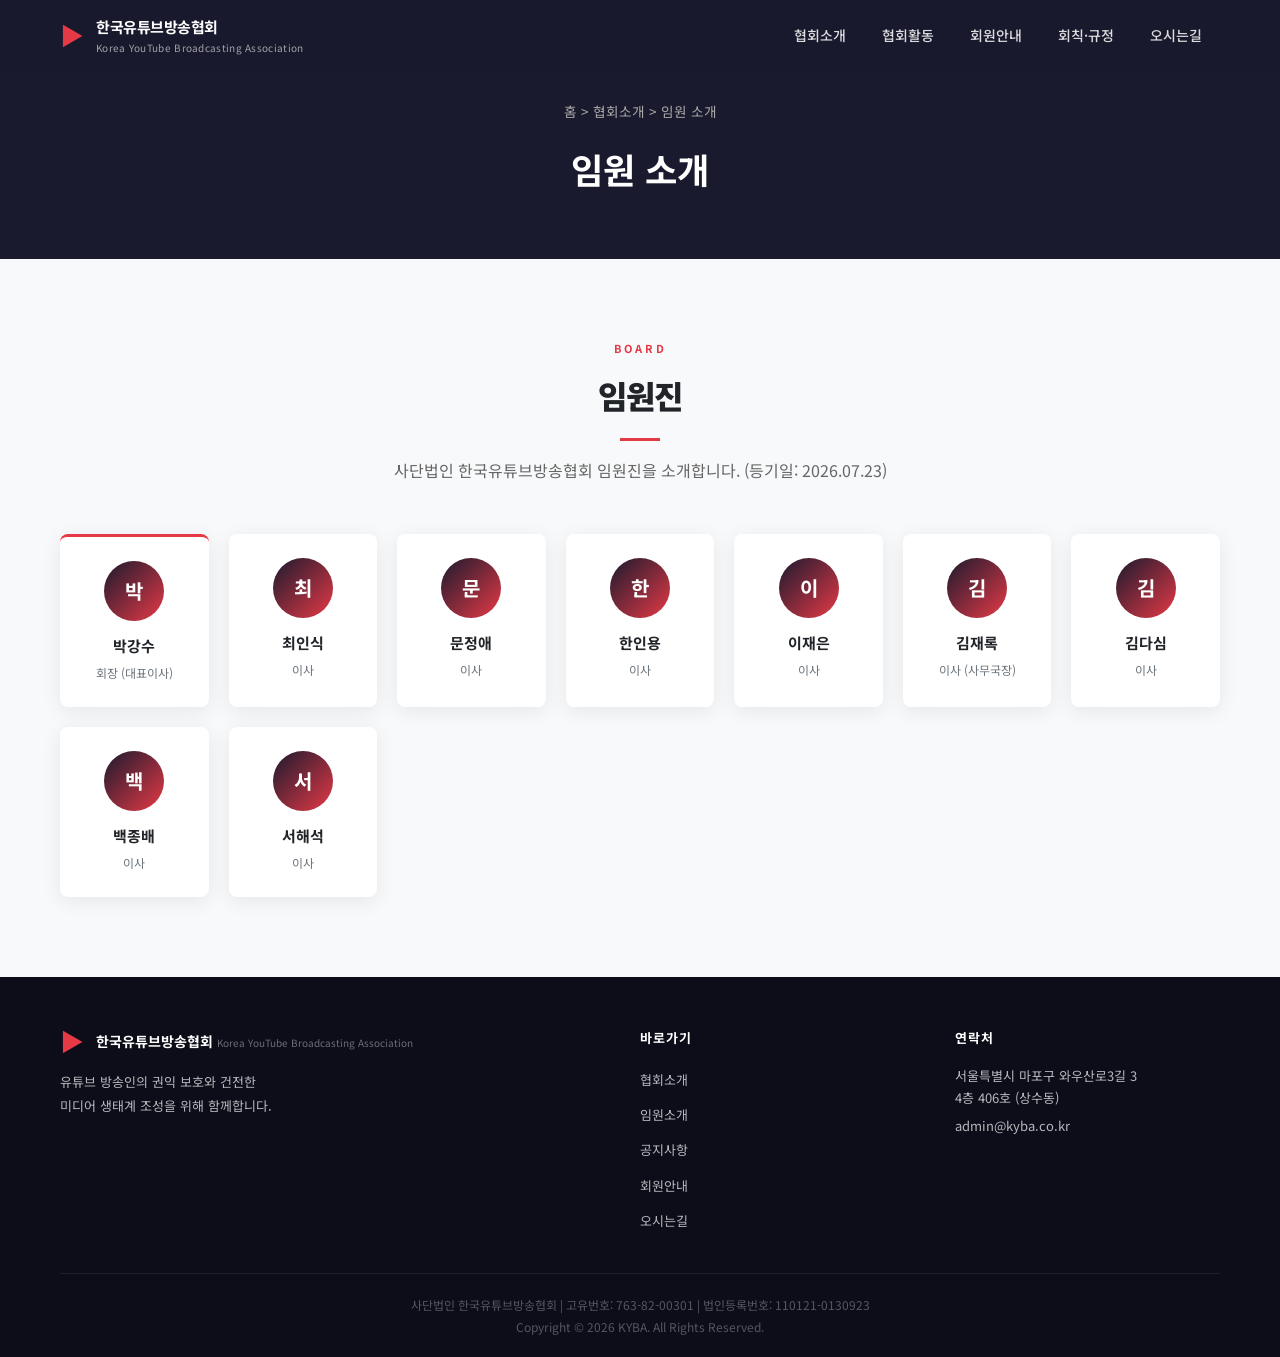
==== board.html @ 67c46c1d "feat: 임원소개 별도 페이지(board.html) 분리, 홈화면에서 제거" ====
<!DOCTYPE html>
<html lang="ko">
<head>
  <meta charset="UTF-8">
  <meta name="viewport" content="width=device-width, initial-scale=1.0">
  <title>임원 소개 | 사단법인 한국유튜브방송협회 KYBA</title>
  <meta name="description" content="사단법인 한국유튜브방송협회(KYBA) 임원진 소개입니다.">
  <link rel="stylesheet" href="css/style.css">
  <link rel="preconnect" href="https://fonts.googleapis.com">
  <link href="https://fonts.googleapis.com/css2?family=Noto+Sans+KR:wght@300;400;500;700;900&display=swap" rel="stylesheet">
  <style>
    .page-hero {
      background: #1a1a2e;
      color: #fff;
      padding: 100px 0 60px;
      text-align: center;
    }
    .page-hero .breadcrumb {
      font-size: 0.85rem;
      color: #aaa;
      margin-bottom: 1rem;
    }
    .page-hero .breadcrumb a { color: #aaa; text-decoration: none; }
    .page-hero .breadcrumb a:hover { color: #fff; }
    .page-hero h1 {
      font-size: 2.2rem;
      font-weight: 700;
      margin: 0;
    }
    .board-section {
      padding: 80px 0;
      background: #f8f9fa;
    }
  </style>
</head>
<body>

  <!-- 헤더 -->
  <header id="header">
    <div class="header-inner">
      <div class="logo">
        <a href="/">
          <span class="logo-icon">▶</span>
          <div class="logo-text">
            <strong>한국유튜브방송협회</strong>
            <small>Korea YouTube Broadcasting Association</small>
          </div>
        </a>
      </div>
      <nav id="gnb">
        <ul>
          <li class="has-sub">
            <a href="/#about">협회소개</a>
            <ul class="sub-menu">
              <li><a href="/#about">협회 개요</a></li>
              <li><a href="/#mission">설립 목적</a></li>
              <li><a href="board.html" class="active">임원 소개</a></li>
            </ul>
          </li>
          <li class="has-sub">
            <a href="/#activities">협회활동</a>
            <ul class="sub-menu">
              <li><a href="/#news">공지사항</a></li>
              <li><a href="/#activities">주요 활동</a></li>
            </ul>
          </li>
          <li><a href="/#members">회원안내</a></li>
          <li><a href="/#regulations">회칙·규정</a></li>
          <li><a href="/#contact">오시는길</a></li>
        </ul>
      </nav>
      <button class="hamburger" id="hamburger" aria-label="메뉴">
        <span></span><span></span><span></span>
      </button>
    </div>
    <!-- 모바일 메뉴 -->
    <div class="mobile-menu" id="mobileMenu">
      <ul>
        <li><a href="/#about">협회소개</a></li>
        <li><a href="board.html">임원 소개</a></li>
        <li><a href="/#activities">협회활동</a></li>
        <li><a href="/#news">공지사항</a></li>
        <li><a href="/#members">회원안내</a></li>
        <li><a href="/#regulations">회칙·규정</a></li>
        <li><a href="/#contact">오시는길</a></li>
      </ul>
    </div>
  </header>

  <!-- 페이지 히어로 -->
  <div class="page-hero">
    <div class="container">
      <p class="breadcrumb"><a href="/">홈</a> &gt; 협회소개 &gt; 임원 소개</p>
      <h1>임원 소개</h1>
    </div>
  </div>

  <!-- 임원 소개 섹션 -->
  <section class="board-section">
    <div class="container">
      <div class="section-header">
        <span class="section-tag">BOARD</span>
        <h2>임원진</h2>
        <div class="section-line"></div>
        <p style="color:#666; margin-top:1rem;">사단법인 한국유튜브방송협회 임원진을 소개합니다. (등기일: 2026.07.23)</p>
      </div>
      <div class="board-grid">
        <div class="board-card chairman">
          <div class="board-avatar">박</div>
          <h3>박강수</h3>
          <p class="board-title">회장 (대표이사)</p>
        </div>
        <div class="board-card">
          <div class="board-avatar">최</div>
          <h3>최인식</h3>
          <p class="board-title">이사</p>
        </div>
        <div class="board-card">
          <div class="board-avatar">문</div>
          <h3>문정애</h3>
          <p class="board-title">이사</p>
        </div>
        <div class="board-card">
          <div class="board-avatar">한</div>
          <h3>한인용</h3>
          <p class="board-title">이사</p>
        </div>
        <div class="board-card">
          <div class="board-avatar">이</div>
          <h3>이재은</h3>
          <p class="board-title">이사</p>
        </div>
        <div class="board-card">
          <div class="board-avatar">김</div>
          <h3>김재록</h3>
          <p class="board-title">이사 (사무국장)</p>
        </div>
        <div class="board-card">
          <div class="board-avatar">김</div>
          <h3>김다심</h3>
          <p class="board-title">이사</p>
        </div>
        <div class="board-card">
          <div class="board-avatar">백</div>
          <h3>백종배</h3>
          <p class="board-title">이사</p>
        </div>
        <div class="board-card">
          <div class="board-avatar">서</div>
          <h3>서해석</h3>
          <p class="board-title">이사</p>
        </div>
      </div>
    </div>
  </section>

  <!-- 푸터 -->
  <footer id="footer">
    <div class="container">
      <div class="footer-grid">
        <div class="footer-brand">
          <div class="footer-logo">
            <span class="logo-icon">▶</span>
            <div>
              <strong>한국유튜브방송협회</strong>
              <small>Korea YouTube Broadcasting Association</small>
            </div>
          </div>
          <p class="footer-desc">유튜브 방송인의 권익 보호와 건전한<br>미디어 생태계 조성을 위해 함께합니다.</p>
        </div>
        <div class="footer-links">
          <h4>바로가기</h4>
          <ul>
            <li><a href="/#about">협회소개</a></li>
            <li><a href="board.html">임원소개</a></li>
            <li><a href="/#news">공지사항</a></li>
            <li><a href="/#members">회원안내</a></li>
            <li><a href="/#contact">오시는길</a></li>
          </ul>
        </div>
        <div class="footer-contact">
          <h4>연락처</h4>
          <p>서울특별시 마포구 와우산로3길 3<br>4층 406호 (상수동)</p>
          <p>admin@kyba.co.kr</p>
        </div>
      </div>
      <div class="footer-bottom">
        <p>사단법인 한국유튜브방송협회 | 고유번호: 763-82-00301 | 법인등록번호: 110121-0130923</p>
        <p>Copyright © 2026 KYBA. All Rights Reserved.</p>
      </div>
    </div>
  </footer>

  <script src="js/main.js"></script>
</body>
</html>
---- css/style.css ----
/* =============================================
   KYBA - 한국유튜브방송협회 공식 홈페이지
   style.css
   ============================================= */

:root {
  --primary: #1a1a2e;
  --red: #e63946;
  --red-dark: #c1121f;
  --gray-light: #f8f9fa;
  --gray: #6c757d;
  --dark: #212529;
  --white: #ffffff;
  --shadow: 0 4px 20px rgba(0,0,0,0.08);
  --radius: 8px;
  --transition: 0.3s ease;
}

* { margin: 0; padding: 0; box-sizing: border-box; }

html { scroll-behavior: smooth; }

body {
  font-family: 'Noto Sans KR', sans-serif;
  color: var(--dark);
  background: var(--white);
  line-height: 1.7;
}

a { text-decoration: none; color: inherit; }
ul { list-style: none; }
img { max-width: 100%; }

.container {
  max-width: 1200px;
  margin: 0 auto;
  padding: 0 20px;
}

/* =============================================
   HEADER
   ============================================= */
#header {
  position: fixed;
  top: 0; left: 0; right: 0;
  z-index: 1000;
  background: rgba(26, 26, 46, 0.95);
  backdrop-filter: blur(10px);
  transition: var(--transition);
}

#header.scrolled {
  background: var(--primary);
  box-shadow: 0 2px 20px rgba(0,0,0,0.3);
}

.header-inner {
  max-width: 1200px;
  margin: 0 auto;
  padding: 0 20px;
  height: 70px;
  display: flex;
  align-items: center;
  justify-content: space-between;
}

.logo a {
  display: flex;
  align-items: center;
  gap: 12px;
  color: var(--white);
}

.logo-icon {
  font-size: 24px;
  color: var(--red);
  line-height: 1;
}

.logo-text strong {
  display: block;
  font-size: 15px;
  font-weight: 700;
  letter-spacing: -0.5px;
}

.logo-text small {
  display: block;
  font-size: 10px;
  color: rgba(255,255,255,0.6);
  letter-spacing: 0.3px;
}

#gnb { display: flex; }
#gnb > ul { display: flex; gap: 0; }

#gnb > ul > li {
  position: relative;
}

#gnb > ul > li > a {
  display: block;
  padding: 0 18px;
  height: 70px;
  line-height: 70px;
  color: rgba(255,255,255,0.85);
  font-size: 14px;
  font-weight: 500;
  transition: var(--transition);
}

#gnb > ul > li > a:hover,
#gnb > ul > li.active > a {
  color: var(--red);
}

.sub-menu {
  display: none;
  position: absolute;
  top: 70px;
  left: 0;
  background: var(--white);
  min-width: 160px;
  box-shadow: var(--shadow);
  border-top: 2px solid var(--red);
}

.has-sub:hover .sub-menu { display: block; }

.sub-menu li a {
  display: block;
  padding: 10px 18px;
  font-size: 13px;
  color: var(--dark);
  border-bottom: 1px solid #eee;
  transition: var(--transition);
}

.sub-menu li a:hover {
  background: var(--gray-light);
  color: var(--red);
  padding-left: 24px;
}

.hamburger {
  display: none;
  flex-direction: column;
  gap: 5px;
  background: none;
  border: none;
  cursor: pointer;
  padding: 5px;
}

.hamburger span {
  display: block;
  width: 24px;
  height: 2px;
  background: var(--white);
  transition: var(--transition);
}

.mobile-menu {
  display: none;
  background: var(--primary);
  padding: 10px 0;
}

.mobile-menu li a {
  display: block;
  padding: 12px 20px;
  color: rgba(255,255,255,0.85);
  font-size: 14px;
  border-bottom: 1px solid rgba(255,255,255,0.05);
}

.mobile-menu li a:hover { color: var(--red); }

/* =============================================
   HERO
   ============================================= */
#hero {
  position: relative;
  height: 100vh;
  min-height: 600px;
  display: flex;
  align-items: center;
  justify-content: center;
  background: linear-gradient(135deg, #1a1a2e 0%, #16213e 40%, #0f3460 100%);
  overflow: hidden;
}

#hero::before {
  content: '';
  position: absolute;
  inset: 0;
  background:
    radial-gradient(circle at 20% 50%, rgba(230, 57, 70, 0.15) 0%, transparent 50%),
    radial-gradient(circle at 80% 20%, rgba(15, 52, 96, 0.8) 0%, transparent 50%);
}

.hero-overlay {
  position: absolute;
  inset: 0;
  background: url('https://images.unsplash.com/photo-1611162616305-c69b3fa7fbe0?w=1600&q=80') center/cover;
  opacity: 0.1;
}

.hero-content {
  position: relative;
  text-align: center;
  color: var(--white);
  padding: 0 20px;
  max-width: 800px;
}

.hero-sub {
  font-size: 13px;
  letter-spacing: 3px;
  color: var(--red);
  text-transform: uppercase;
  margin-bottom: 20px;
  font-weight: 500;
}

.hero-title {
  font-size: clamp(32px, 5vw, 56px);
  font-weight: 900;
  line-height: 1.3;
  margin-bottom: 24px;
  letter-spacing: -1px;
}

.hero-title span {
  color: var(--red);
  position: relative;
}

.hero-desc {
  font-size: 16px;
  color: rgba(255,255,255,0.7);
  margin-bottom: 40px;
  line-height: 1.8;
}

.hero-btns {
  display: flex;
  gap: 16px;
  justify-content: center;
  flex-wrap: wrap;
}

.btn {
  display: inline-block;
  padding: 14px 32px;
  border-radius: 4px;
  font-size: 14px;
  font-weight: 600;
  transition: var(--transition);
  cursor: pointer;
  letter-spacing: 0.5px;
}

.btn-primary {
  background: var(--red);
  color: var(--white);
}

.btn-primary:hover {
  background: var(--red-dark);
  transform: translateY(-2px);
  box-shadow: 0 6px 20px rgba(230,57,70,0.4);
}

.btn-outline {
  border: 2px solid rgba(255,255,255,0.5);
  color: var(--white);
}

.btn-outline:hover {
  border-color: var(--white);
  background: rgba(255,255,255,0.1);
}

.btn-outline-white {
  border: 2px solid rgba(255,255,255,0.5);
  color: var(--white);
  display: block;
  text-align: center;
  padding: 12px 24px;
}

.btn-outline-white:hover {
  border-color: var(--white);
  background: rgba(255,255,255,0.1);
}

.btn-red {
  background: var(--red);
  color: var(--white);
  display: block;
  text-align: center;
  padding: 12px 24px;
}

.btn-red:hover {
  background: var(--red-dark);
  transform: translateY(-2px);
}

.scroll-indicator {
  position: absolute;
  bottom: 40px;
  left: 50%;
  transform: translateX(-50%);
  text-align: center;
  color: rgba(255,255,255,0.5);
  font-size: 10px;
  letter-spacing: 2px;
}

.scroll-line {
  width: 1px;
  height: 50px;
  background: linear-gradient(to bottom, rgba(255,255,255,0.5), transparent);
  margin: 8px auto 0;
  animation: scrollLine 1.5s ease-in-out infinite;
}

@keyframes scrollLine {
  0% { transform: scaleY(0); transform-origin: top; opacity: 1; }
  100% { transform: scaleY(1); transform-origin: top; opacity: 0; }
}

.hero-dots {
  position: absolute;
  right: 40px;
  top: 50%;
  transform: translateY(-50%);
  display: flex;
  flex-direction: column;
  gap: 10px;
}

.dot {
  width: 6px;
  height: 6px;
  border-radius: 50%;
  background: rgba(255,255,255,0.3);
  cursor: pointer;
  transition: var(--transition);
}

.dot.active {
  background: var(--red);
  transform: scale(1.5);
}

/* =============================================
   QUICK LINKS
   ============================================= */
#quicklinks {
  padding: 60px 0;
  background: var(--white);
}

.quick-grid {
  display: grid;
  grid-template-columns: repeat(6, 1fr);
  gap: 20px;
}

.quick-card {
  text-align: center;
  padding: 30px 15px;
  border: 1px solid #eee;
  border-radius: var(--radius);
  transition: var(--transition);
  display: block;
}

.quick-card:hover {
  border-color: var(--red);
  box-shadow: var(--shadow);
  transform: translateY(-4px);
}

.quick-card:hover h3 { color: var(--red); }

.quick-icon {
  font-size: 32px;
  margin-bottom: 12px;
}

.quick-card h3 {
  font-size: 14px;
  font-weight: 700;
  margin-bottom: 6px;
  transition: var(--transition);
}

.quick-card p {
  font-size: 12px;
  color: var(--gray);
  line-height: 1.4;
}

/* =============================================
   SECTIONS COMMON
   ============================================= */
section { padding: 80px 0; }

.section-gray { background: var(--gray-light); }
.section-dark { background: var(--primary); }

.section-header {
  text-align: center;
  margin-bottom: 50px;
}

.section-header.light { color: var(--white); }

.section-tag {
  font-size: 11px;
  letter-spacing: 3px;
  color: var(--red);
  font-weight: 700;
  display: block;
  margin-bottom: 10px;
}

.section-header h2 {
  font-size: 32px;
  font-weight: 900;
  letter-spacing: -1px;
}

.section-line {
  width: 40px;
  height: 3px;
  background: var(--red);
  margin: 16px auto 0;
}

.section-desc {
  margin-top: 16px;
  color: rgba(255,255,255,0.7);
  font-size: 15px;
}

/* =============================================
   ABOUT
   ============================================= */
.about-grid {
  display: grid;
  grid-template-columns: 1fr 1fr;
  gap: 60px;
  align-items: start;
}

.about-text h3 {
  font-size: 22px;
  font-weight: 700;
  margin-bottom: 20px;
  color: var(--primary);
}

.about-text p {
  color: var(--gray);
  margin-bottom: 16px;
  font-size: 15px;
}

.about-stats {
  display: flex;
  gap: 30px;
  margin-top: 30px;
  padding-top: 30px;
  border-top: 1px solid #eee;
}

.stat { text-align: center; }

.stat strong {
  display: block;
  font-size: 18px;
  font-weight: 900;
  color: var(--primary);
  margin-bottom: 4px;
}

.stat span {
  font-size: 12px;
  color: var(--gray);
}

.about-mission h3 {
  font-size: 22px;
  font-weight: 700;
  margin-bottom: 24px;
  color: var(--primary);
}

.mission-list { display: flex; flex-direction: column; gap: 20px; }

.mission-list li {
  display: flex;
  gap: 16px;
  align-items: flex-start;
}

.mission-num {
  width: 36px;
  height: 36px;
  background: var(--red);
  color: var(--white);
  border-radius: 50%;
  display: flex;
  align-items: center;
  justify-content: center;
  font-size: 12px;
  font-weight: 700;
  flex-shrink: 0;
}

.mission-list strong {
  display: block;
  font-size: 15px;
  font-weight: 700;
  margin-bottom: 4px;
}

.mission-list p {
  font-size: 13px;
  color: var(--gray);
}

/* =============================================
   BOARD
   ============================================= */
.board-grid {
  display: grid;
  grid-template-columns: repeat(auto-fill, minmax(130px, 1fr));
  gap: 20px;
}

.board-card {
  text-align: center;
  padding: 24px 16px;
  background: var(--white);
  border-radius: var(--radius);
  box-shadow: var(--shadow);
  transition: var(--transition);
}

.board-card:hover {
  transform: translateY(-4px);
  box-shadow: 0 8px 30px rgba(0,0,0,0.12);
}

.board-card.chairman {
  border-top: 3px solid var(--red);
}

.board-avatar {
  width: 60px;
  height: 60px;
  background: linear-gradient(135deg, var(--primary), var(--red));
  color: var(--white);
  border-radius: 50%;
  display: flex;
  align-items: center;
  justify-content: center;
  font-size: 20px;
  font-weight: 700;
  margin: 0 auto 12px;
}

.board-card h3 {
  font-size: 15px;
  font-weight: 700;
  margin-bottom: 4px;
}

.board-title {
  font-size: 12px;
  color: var(--gray);
}

/* =============================================
   NEWS
   ============================================= */
#news {
  padding: 80px 0;
}

.news-grid {
  display: grid;
  grid-template-columns: 1fr 1fr;
  gap: 50px;
}

.news-header {
  display: flex;
  justify-content: space-between;
  align-items: center;
  margin-bottom: 20px;
  padding-bottom: 12px;
  border-bottom: 2px solid var(--primary);
}

.news-header h2 {
  font-size: 20px;
  font-weight: 700;
}

.more-link {
  font-size: 12px;
  color: var(--gray);
  transition: var(--transition);
}

.more-link:hover { color: var(--red); }

.news-list li {
  border-bottom: 1px solid #eee;
}

.news-list li a {
  display: flex;
  align-items: center;
  gap: 10px;
  padding: 12px 0;
  transition: var(--transition);
}

.news-list li a:hover { padding-left: 6px; }
.news-list li a:hover .news-title { color: var(--red); }

.news-tag {
  font-size: 11px;
  padding: 2px 8px;
  border-radius: 3px;
  background: var(--gray-light);
  color: var(--gray);
  flex-shrink: 0;
  font-weight: 600;
}

.news-tag.notice { background: #fff3cd; color: #856404; }
.news-tag.activity { background: #cfe2ff; color: #084298; }

.news-title {
  flex: 1;
  font-size: 14px;
  transition: var(--transition);
  overflow: hidden;
  text-overflow: ellipsis;
  white-space: nowrap;
}

.news-date {
  font-size: 12px;
  color: var(--gray);
  flex-shrink: 0;
}

/* =============================================
   MEMBERS
   ============================================= */
.member-grid {
  display: grid;
  grid-template-columns: repeat(3, 1fr);
  gap: 24px;
}

.member-card {
  background: rgba(255,255,255,0.05);
  border: 1px solid rgba(255,255,255,0.1);
  border-radius: var(--radius);
  padding: 36px 28px;
  color: var(--white);
  position: relative;
  transition: var(--transition);
}

.member-card:hover {
  background: rgba(255,255,255,0.08);
  transform: translateY(-4px);
}

.member-card.featured {
  border-color: var(--red);
  background: rgba(230,57,70,0.1);
}

.badge {
  position: absolute;
  top: -12px;
  left: 50%;
  transform: translateX(-50%);
  background: var(--red);
  color: var(--white);
  font-size: 11px;
  font-weight: 700;
  padding: 4px 16px;
  border-radius: 20px;
}

.member-card h3 {
  font-size: 20px;
  font-weight: 700;
  margin-bottom: 12px;
}

.member-price {
  font-size: 14px;
  color: rgba(255,255,255,0.6);
  margin-bottom: 24px;
  padding-bottom: 16px;
  border-bottom: 1px solid rgba(255,255,255,0.1);
}

.member-card ul {
  margin-bottom: 28px;
  display: flex;
  flex-direction: column;
  gap: 10px;
}

.member-card ul li {
  font-size: 13px;
  color: rgba(255,255,255,0.8);
}

/* =============================================
   CONTACT
   ============================================= */
.contact-grid {
  display: grid;
  grid-template-columns: 1fr 2fr;
  gap: 50px;
  align-items: start;
}

.contact-info h3 {
  font-size: 20px;
  font-weight: 700;
  margin-bottom: 24px;
}

.contact-list { display: flex; flex-direction: column; gap: 20px; }

.contact-list li {
  display: flex;
  gap: 14px;
}

.contact-icon { font-size: 20px; flex-shrink: 0; }

.contact-list strong {
  display: block;
  font-size: 12px;
  color: var(--gray);
  margin-bottom: 4px;
  font-weight: 600;
  letter-spacing: 0.5px;
}

.contact-list p {
  font-size: 14px;
  line-height: 1.6;
}

.contact-list a { color: var(--red); }
.contact-list a:hover { text-decoration: underline; }

.contact-map { border-radius: var(--radius); overflow: hidden; box-shadow: var(--shadow); }

/* =============================================
   FOOTER
   ============================================= */
#footer {
  background: #0d0d1a;
  color: rgba(255,255,255,0.7);
  padding: 50px 0 0;
}

.footer-grid {
  display: grid;
  grid-template-columns: 2fr 1fr 1fr;
  gap: 50px;
  padding-bottom: 40px;
  border-bottom: 1px solid rgba(255,255,255,0.08);
}

.footer-logo {
  display: flex;
  align-items: center;
  gap: 12px;
  margin-bottom: 16px;
  color: var(--white);
}

.footer-logo strong { font-size: 14px; font-weight: 700; }
.footer-logo small { font-size: 10px; color: rgba(255,255,255,0.4); }

.footer-desc { font-size: 13px; line-height: 1.8; }

.footer-links h4,
.footer-contact h4 {
  font-size: 13px;
  color: var(--white);
  font-weight: 700;
  margin-bottom: 16px;
  letter-spacing: 1px;
}

.footer-links ul { display: flex; flex-direction: column; gap: 8px; }

.footer-links a {
  font-size: 13px;
  transition: var(--transition);
}

.footer-links a:hover { color: var(--red); }

.footer-contact p {
  font-size: 13px;
  margin-bottom: 6px;
}

.footer-bottom {
  padding: 20px 0;
  text-align: center;
  font-size: 12px;
  color: rgba(255,255,255,0.3);
  line-height: 1.8;
}

/* =============================================
   RESPONSIVE
   ============================================= */
@media (max-width: 1024px) {
  .quick-grid { grid-template-columns: repeat(3, 1fr); }
  .about-grid { grid-template-columns: 1fr; gap: 40px; }
  .footer-grid { grid-template-columns: 1fr 1fr; }
  .footer-brand { grid-column: 1 / -1; }
}

@media (max-width: 768px) {
  #gnb { display: none; }
  .hamburger { display: flex; }

  .hero-title { font-size: 28px; }
  .hero-desc { font-size: 14px; }
  .hero-dots { display: none; }

  .quick-grid { grid-template-columns: repeat(2, 1fr); }
  .about-grid { grid-template-columns: 1fr; }
  .board-grid { grid-template-columns: repeat(3, 1fr); }
  .news-grid { grid-template-columns: 1fr; gap: 30px; }
  .member-grid { grid-template-columns: 1fr; }
  .contact-grid { grid-template-columns: 1fr; }
  .footer-grid { grid-template-columns: 1fr; gap: 30px; }

  section { padding: 60px 0; }
}

@media (max-width: 480px) {
  .quick-grid { grid-template-columns: repeat(2, 1fr); }
  .board-grid { grid-template-columns: repeat(2, 1fr); }
  .hero-btns { flex-direction: column; align-items: center; }
  .about-stats { flex-direction: column; gap: 16px; }
}
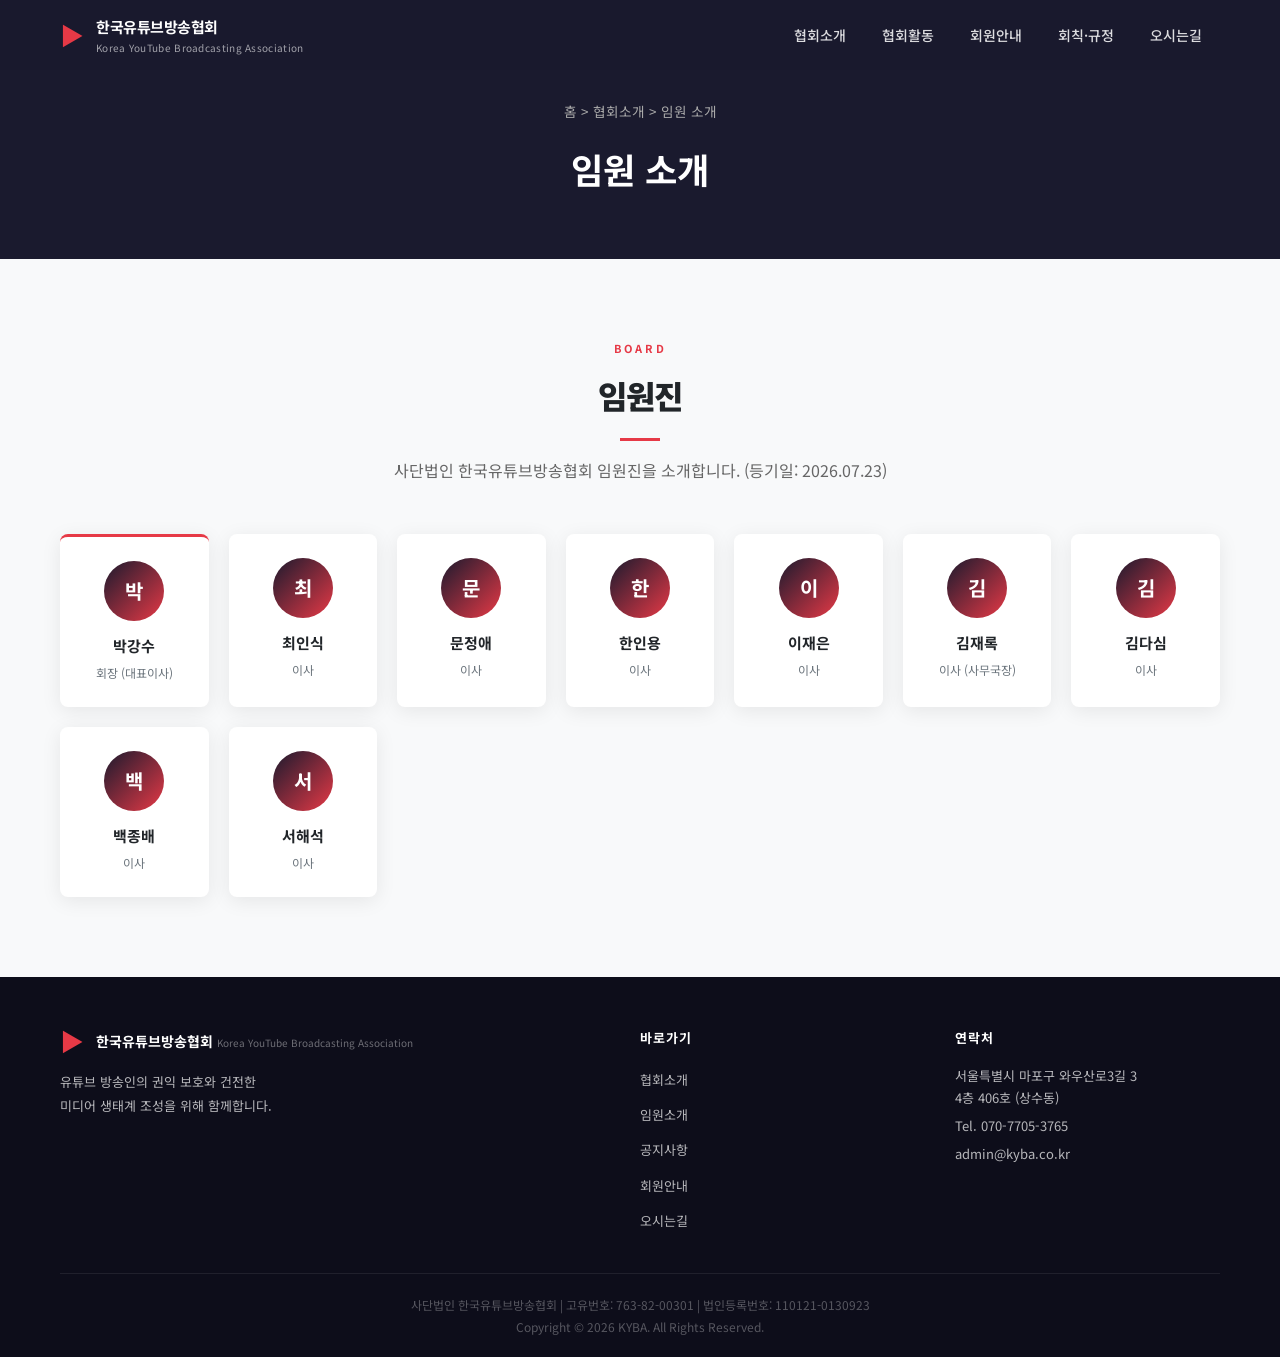
==== commit 289562ce: "feat: 협회 전화번호 070-7705-3765 추가" ====
--- a/board.html
+++ b/board.html
@@ -181,6 +181,7 @@
         <div class="footer-contact">
           <h4>연락처</h4>
           <p>서울특별시 마포구 와우산로3길 3<br>4층 406호 (상수동)</p>
+          <p>Tel. 070-7705-3765</p>
           <p>admin@kyba.co.kr</p>
         </div>
       </div>
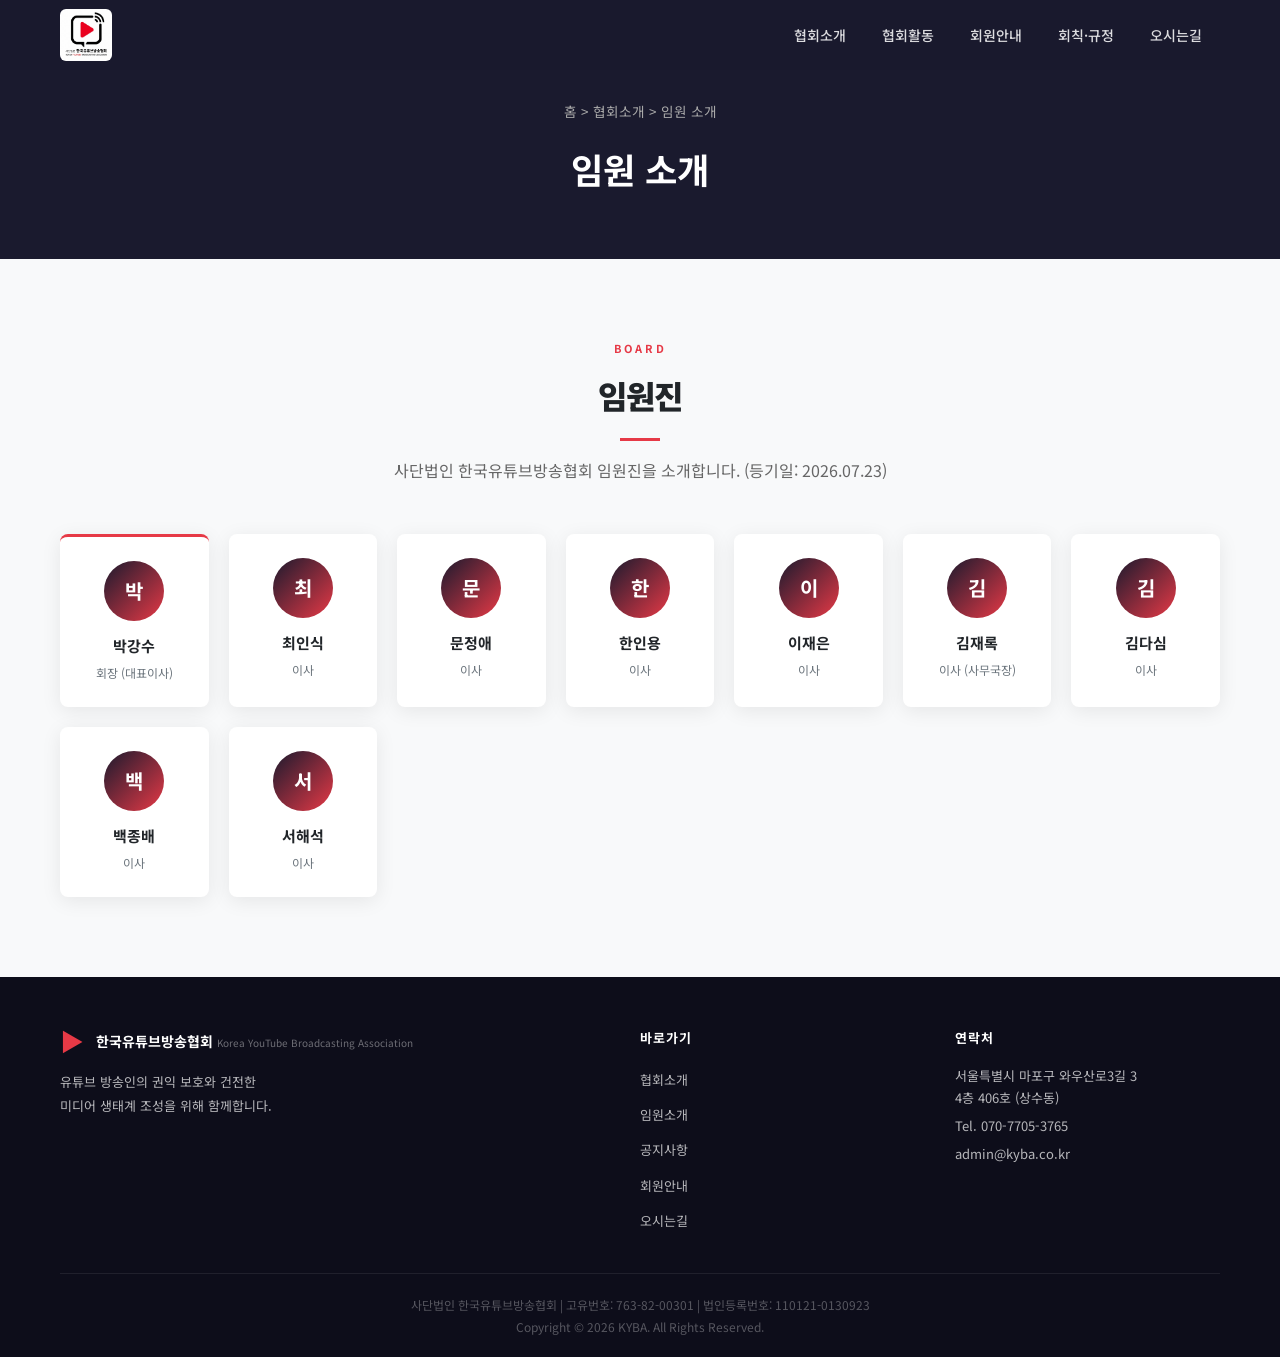
==== commit d64b7586: "feat: 공식 로고 이미지 적용 (images/logo.jpg)" ====
--- a/board.html
+++ b/board.html
@@ -40,11 +40,7 @@
     <div class="header-inner">
       <div class="logo">
         <a href="/">
-          <span class="logo-icon">▶</span>
-          <div class="logo-text">
-            <strong>한국유튜브방송협회</strong>
-            <small>Korea YouTube Broadcasting Association</small>
-          </div>
+          <img src="images/logo.jpg" alt="사단법인 한국유튜브방송협회" class="logo-img">
         </a>
       </div>
       <nav id="gnb">
--- a/css/style.css
+++ b/css/style.css
@@ -71,6 +71,13 @@
   color: var(--white);
 }
 
+.logo-img {
+  height: 52px;
+  width: auto;
+  border-radius: 6px;
+  display: block;
+}
+
 .logo-icon {
   font-size: 24px;
   color: var(--red);
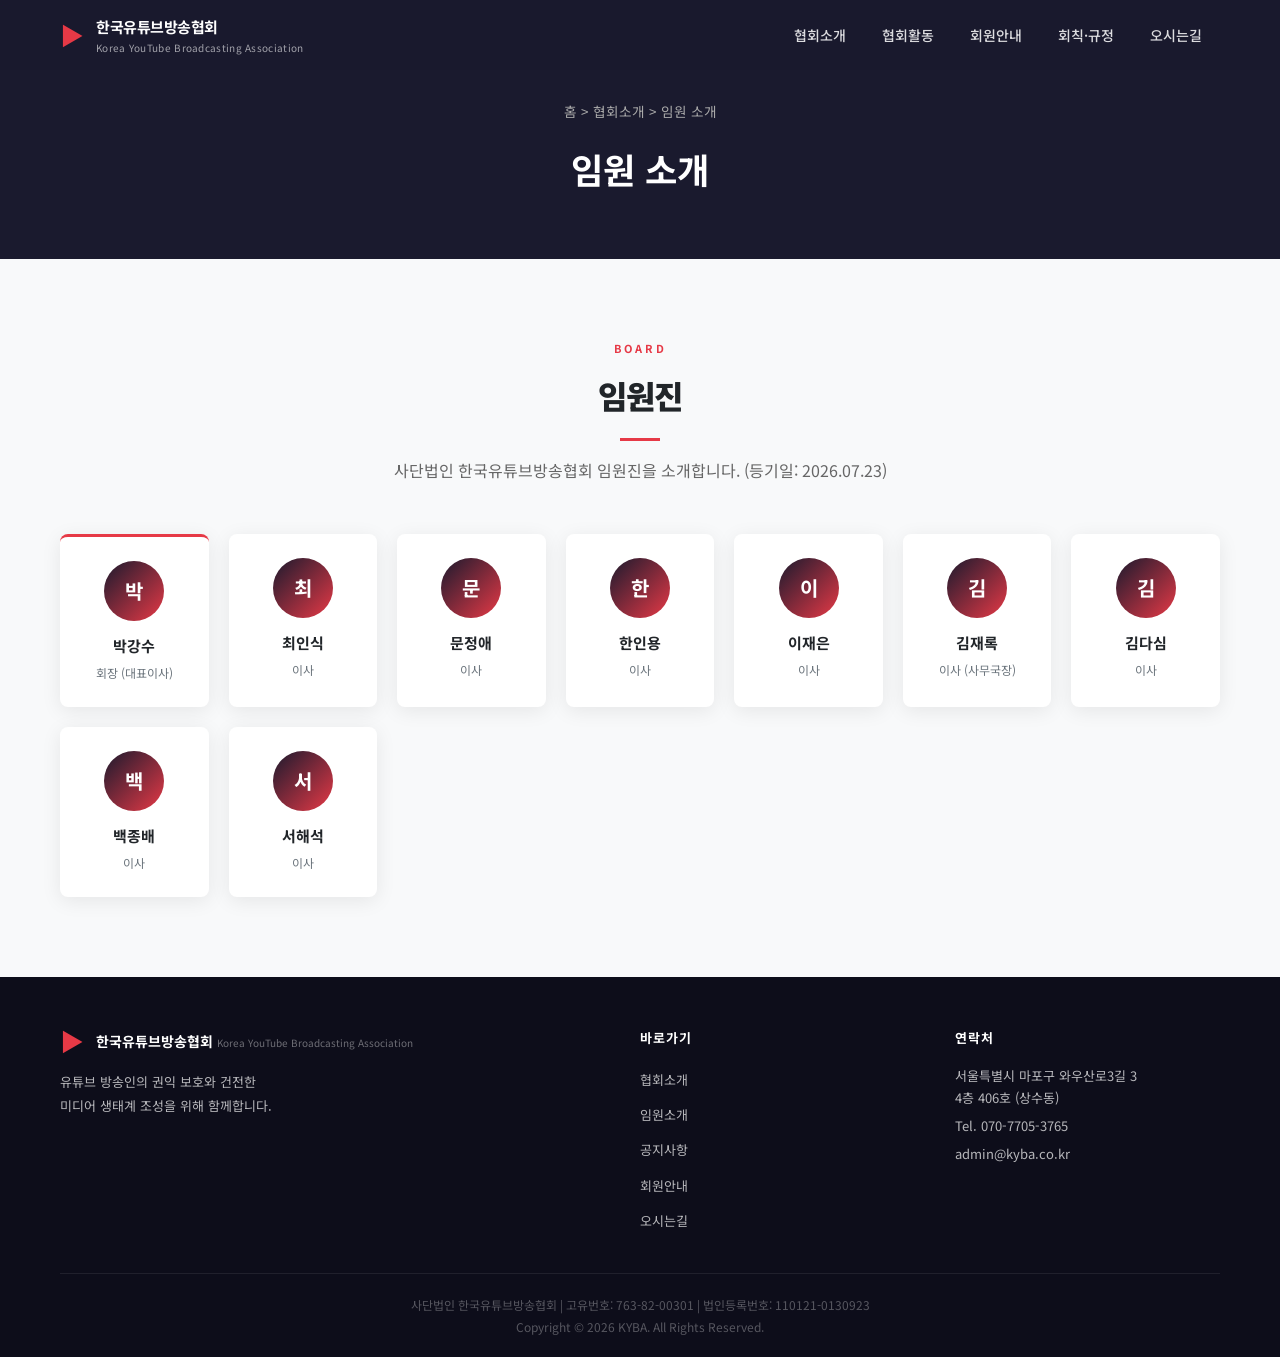
==== commit 39da0f4a: "fix: 헤더 로고 텍스트로 복원, 협회소개 섹션에 로고 이미지 추가" ====
--- a/board.html
+++ b/board.html
@@ -40,7 +40,11 @@
     <div class="header-inner">
       <div class="logo">
         <a href="/">
-          <img src="images/logo.jpg" alt="사단법인 한국유튜브방송협회" class="logo-img">
+          <span class="logo-icon">▶</span>
+          <div class="logo-text">
+            <strong>한국유튜브방송협회</strong>
+            <small>Korea YouTube Broadcasting Association</small>
+          </div>
         </a>
       </div>
       <nav id="gnb">
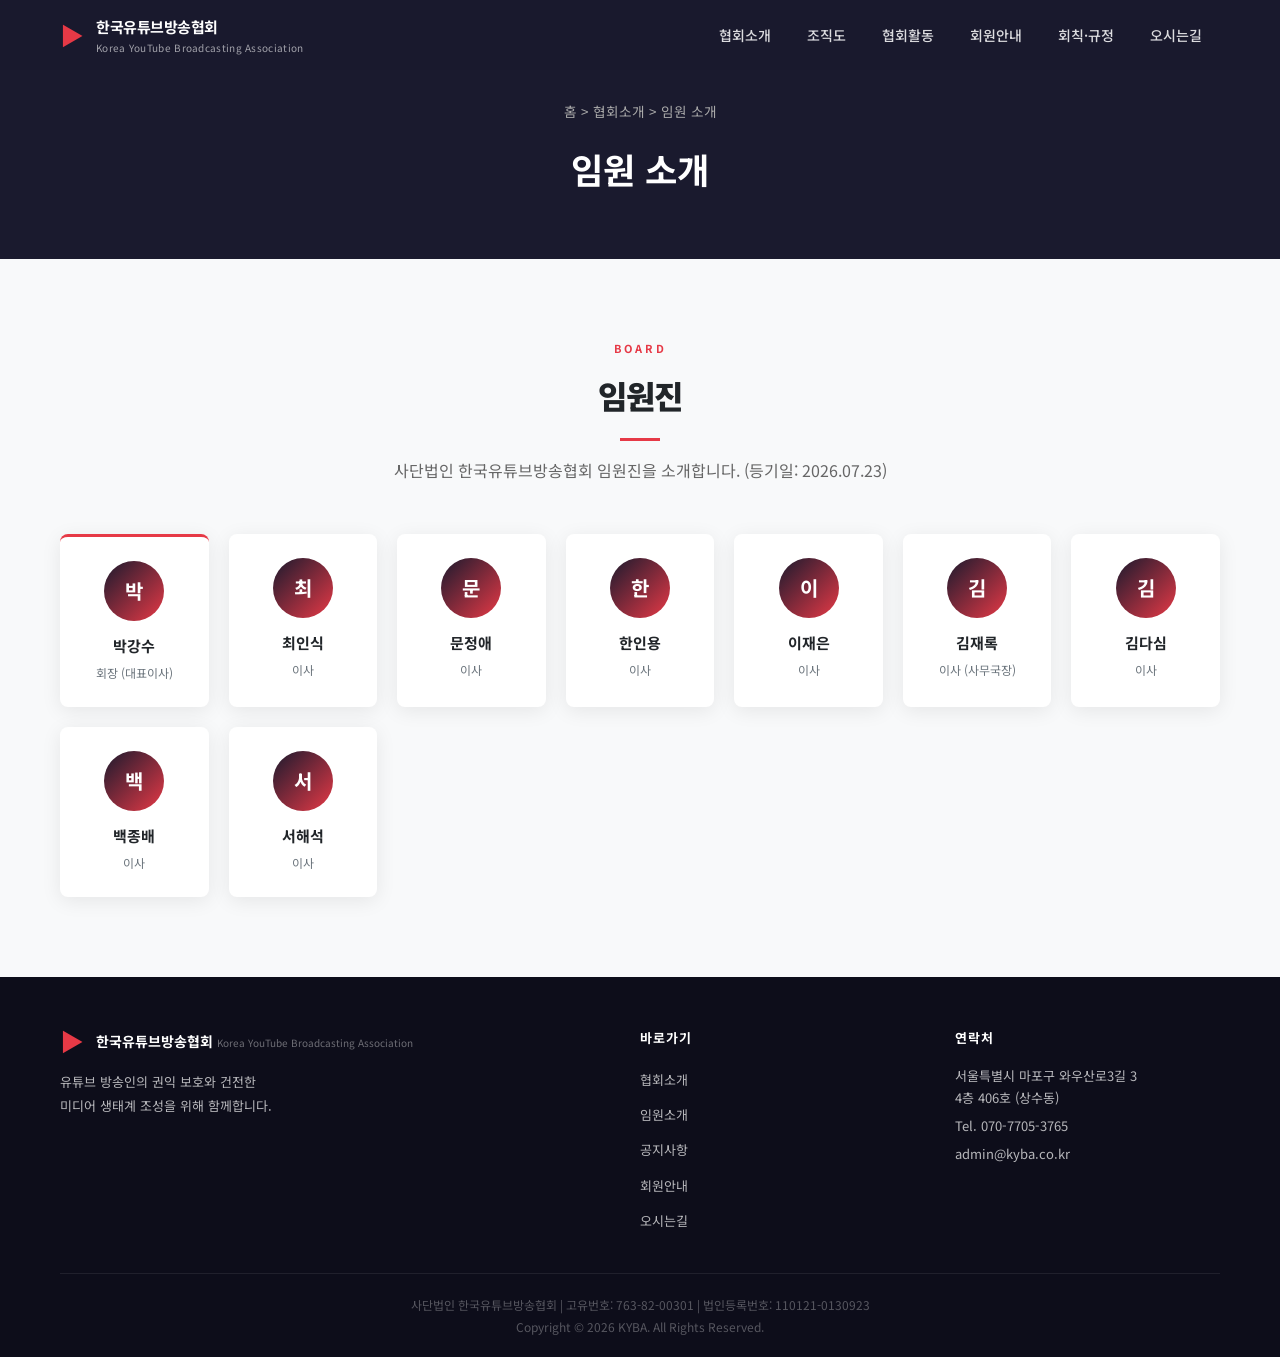
==== commit 72e511e8: "feat: 조직도 카테고리 신설, 공지 회장 취임으로 수정, 모바일 메뉴 업데이트" ====
--- a/board.html
+++ b/board.html
@@ -54,6 +54,11 @@
             <ul class="sub-menu">
               <li><a href="/#about">협회 개요</a></li>
               <li><a href="/#mission">설립 목적</a></li>
+            </ul>
+          </li>
+          <li class="has-sub">
+            <a href="board.html" class="active">조직도</a>
+            <ul class="sub-menu">
               <li><a href="board.html" class="active">임원 소개</a></li>
             </ul>
           </li>
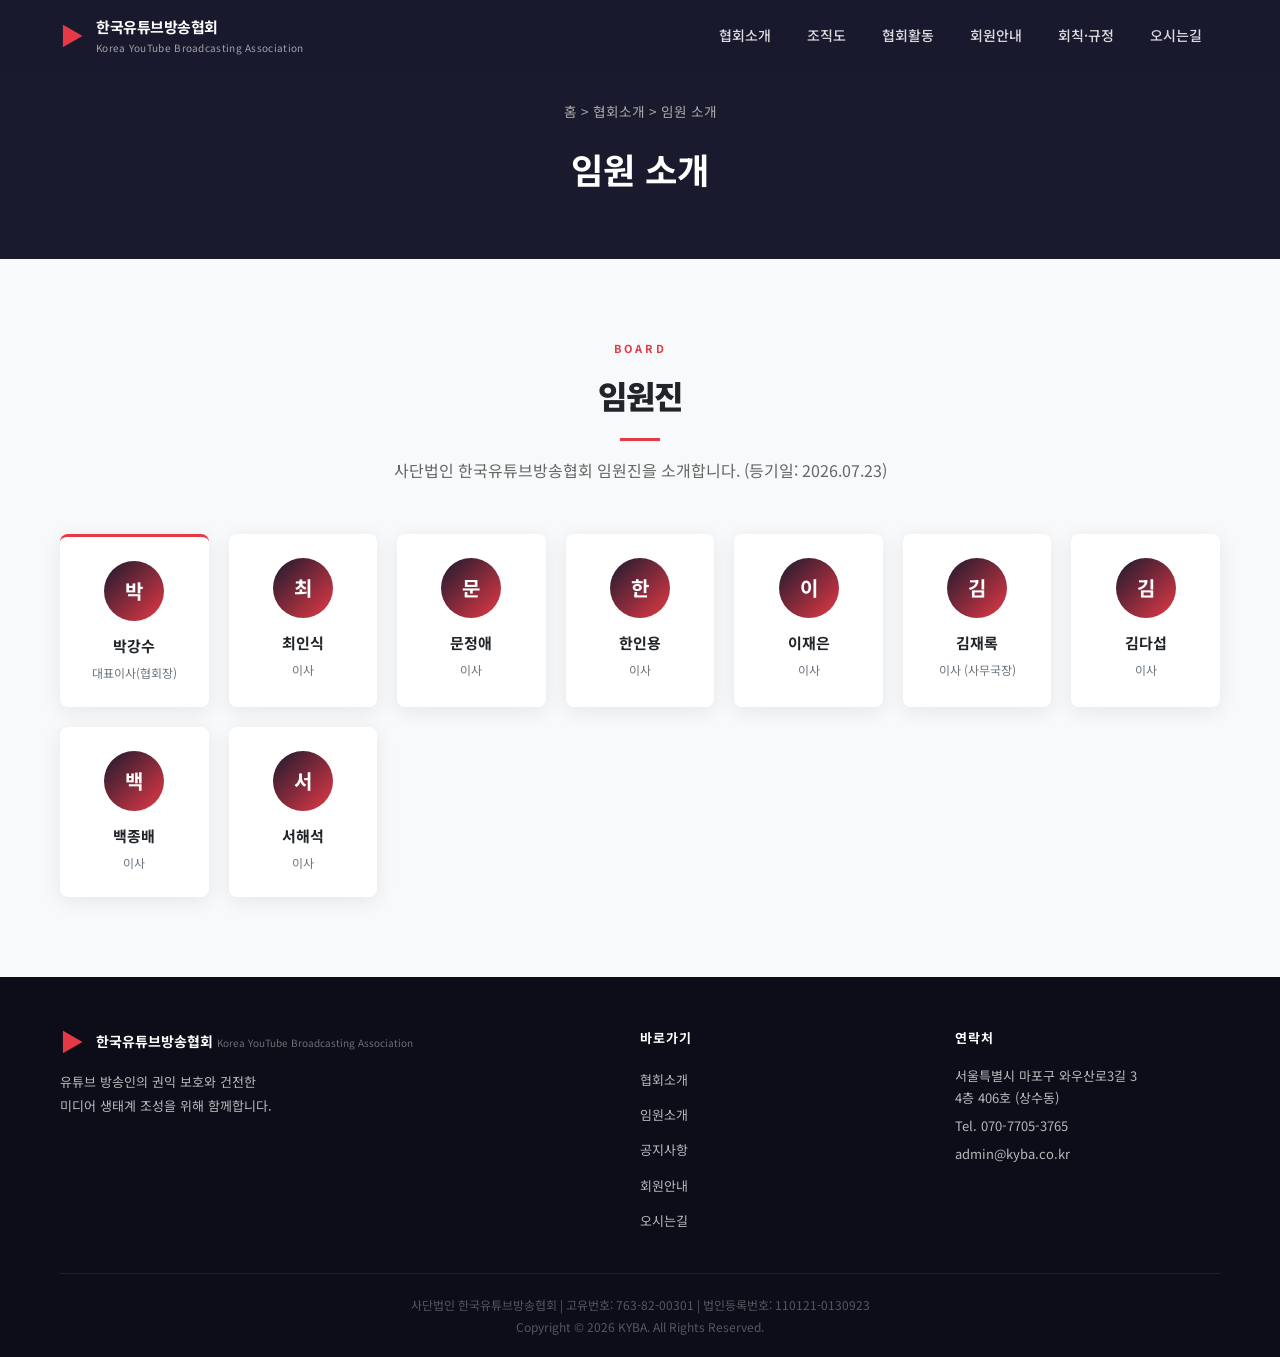
==== commit 17c3fe3a: "fix: 박강수 직함 대표이사(협회장), 김다심→김다섭 수정" ====
--- a/board.html
+++ b/board.html
@@ -113,7 +113,7 @@
         <div class="board-card chairman">
           <div class="board-avatar">박</div>
           <h3>박강수</h3>
-          <p class="board-title">회장 (대표이사)</p>
+          <p class="board-title">대표이사(협회장)</p>
         </div>
         <div class="board-card">
           <div class="board-avatar">최</div>
@@ -142,7 +142,7 @@
         </div>
         <div class="board-card">
           <div class="board-avatar">김</div>
-          <h3>김다심</h3>
+          <h3>김다섭</h3>
           <p class="board-title">이사</p>
         </div>
         <div class="board-card">
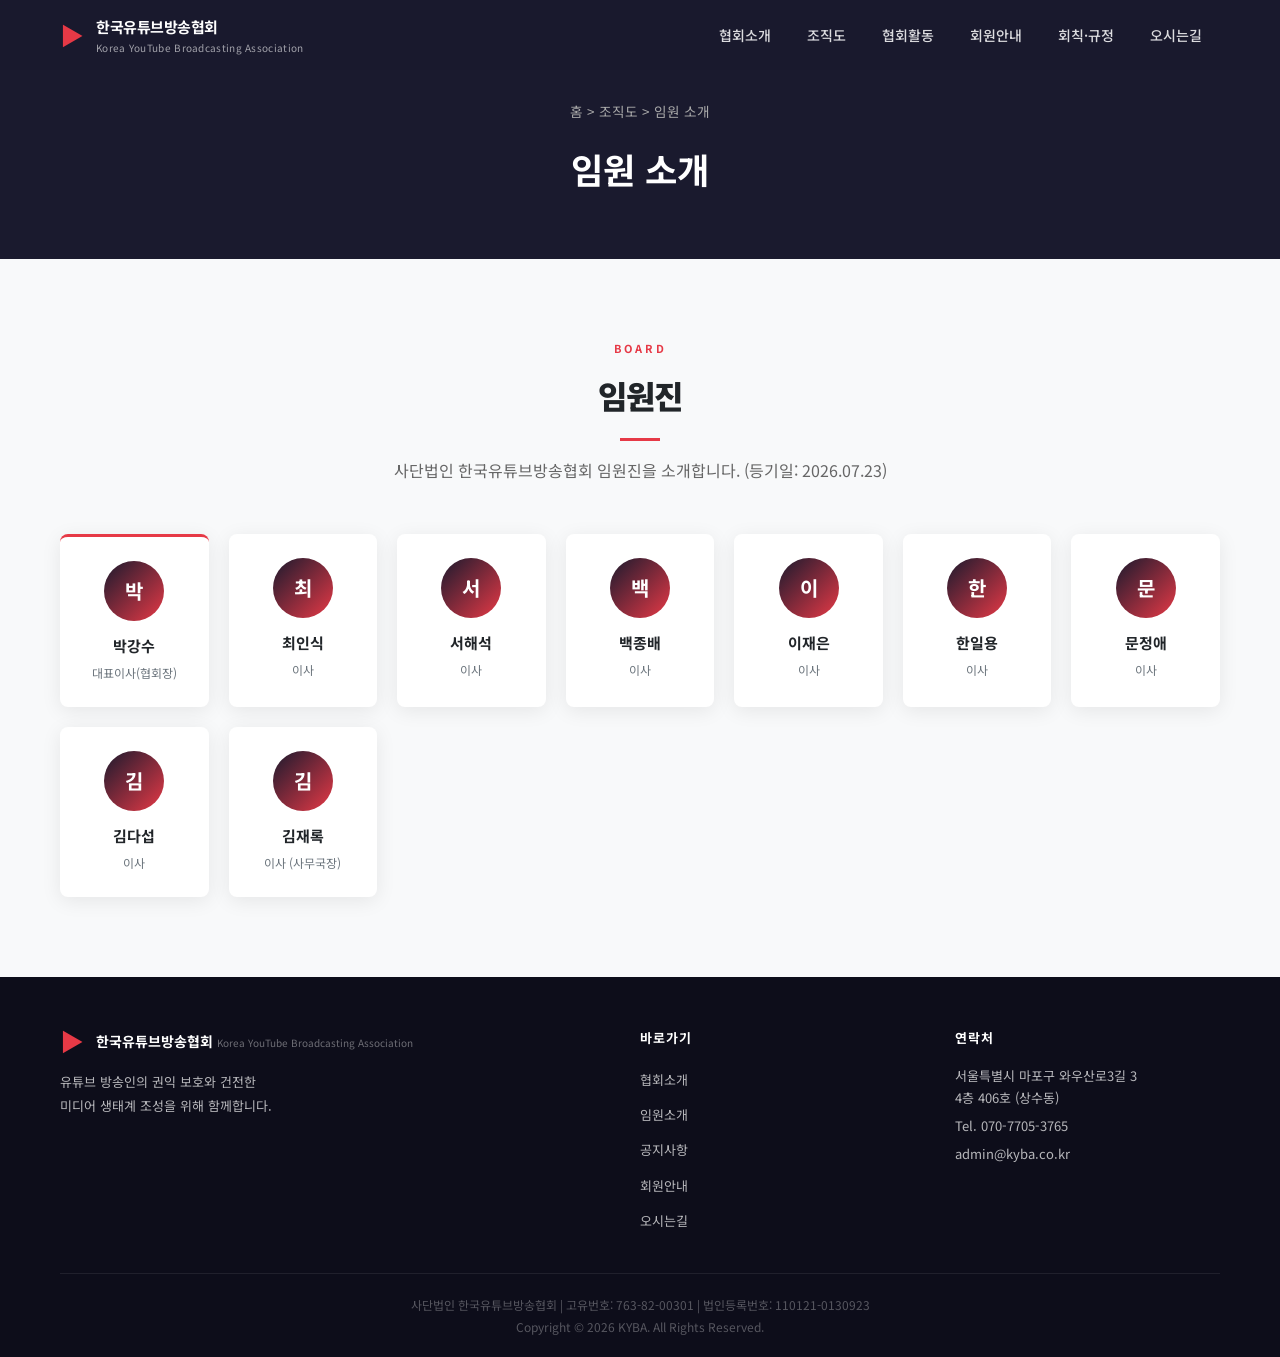
==== commit 0668fd8f: "fix: 한인용→한일용, 임원 순서 재정렬, 김재록 마지막으로" ====
--- a/board.html
+++ b/board.html
@@ -82,7 +82,7 @@
     <div class="mobile-menu" id="mobileMenu">
       <ul>
         <li><a href="/#about">협회소개</a></li>
-        <li><a href="board.html">임원 소개</a></li>
+        <li><a href="board.html">조직도</a></li>
         <li><a href="/#activities">협회활동</a></li>
         <li><a href="/#news">공지사항</a></li>
         <li><a href="/#members">회원안내</a></li>
@@ -95,7 +95,7 @@
   <!-- 페이지 히어로 -->
   <div class="page-hero">
     <div class="container">
-      <p class="breadcrumb"><a href="/">홈</a> &gt; 협회소개 &gt; 임원 소개</p>
+      <p class="breadcrumb"><a href="/">홈</a> &gt; 조직도 &gt; 임원 소개</p>
       <h1>임원 소개</h1>
     </div>
   </div>
@@ -121,39 +121,39 @@
           <p class="board-title">이사</p>
         </div>
         <div class="board-card">
+          <div class="board-avatar">서</div>
+          <h3>서해석</h3>
+          <p class="board-title">이사</p>
+        </div>
+        <div class="board-card">
+          <div class="board-avatar">백</div>
+          <h3>백종배</h3>
+          <p class="board-title">이사</p>
+        </div>
+        <div class="board-card">
+          <div class="board-avatar">이</div>
+          <h3>이재은</h3>
+          <p class="board-title">이사</p>
+        </div>
+        <div class="board-card">
+          <div class="board-avatar">한</div>
+          <h3>한일용</h3>
+          <p class="board-title">이사</p>
+        </div>
+        <div class="board-card">
           <div class="board-avatar">문</div>
           <h3>문정애</h3>
           <p class="board-title">이사</p>
         </div>
         <div class="board-card">
-          <div class="board-avatar">한</div>
-          <h3>한인용</h3>
-          <p class="board-title">이사</p>
-        </div>
-        <div class="board-card">
-          <div class="board-avatar">이</div>
-          <h3>이재은</h3>
+          <div class="board-avatar">김</div>
+          <h3>김다섭</h3>
           <p class="board-title">이사</p>
         </div>
         <div class="board-card">
           <div class="board-avatar">김</div>
           <h3>김재록</h3>
           <p class="board-title">이사 (사무국장)</p>
-        </div>
-        <div class="board-card">
-          <div class="board-avatar">김</div>
-          <h3>김다섭</h3>
-          <p class="board-title">이사</p>
-        </div>
-        <div class="board-card">
-          <div class="board-avatar">백</div>
-          <h3>백종배</h3>
-          <p class="board-title">이사</p>
-        </div>
-        <div class="board-card">
-          <div class="board-avatar">서</div>
-          <h3>서해석</h3>
-          <p class="board-title">이사</p>
         </div>
       </div>
     </div>
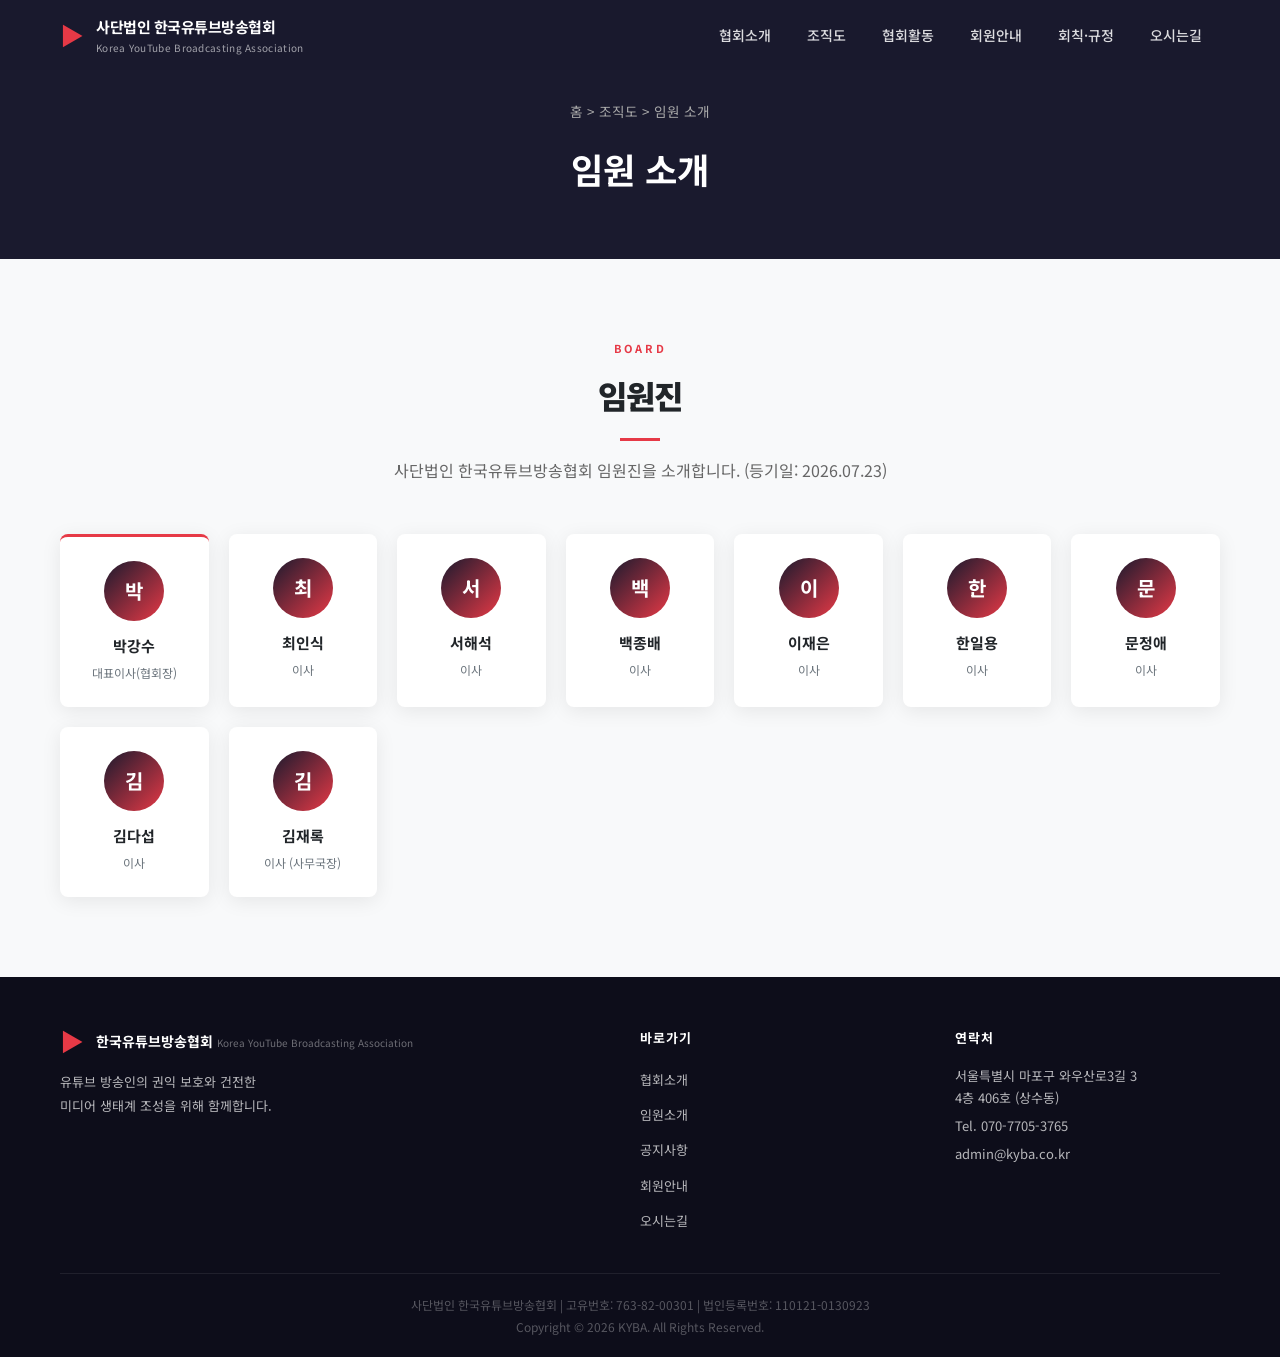
==== commit f0f04c0a: "fix: 헤더 로고에 사단법인 추가" ====
--- a/board.html
+++ b/board.html
@@ -42,7 +42,7 @@
         <a href="/">
           <span class="logo-icon">▶</span>
           <div class="logo-text">
-            <strong>한국유튜브방송협회</strong>
+            <strong>사단법인 한국유튜브방송협회</strong>
             <small>Korea YouTube Broadcasting Association</small>
           </div>
         </a>
